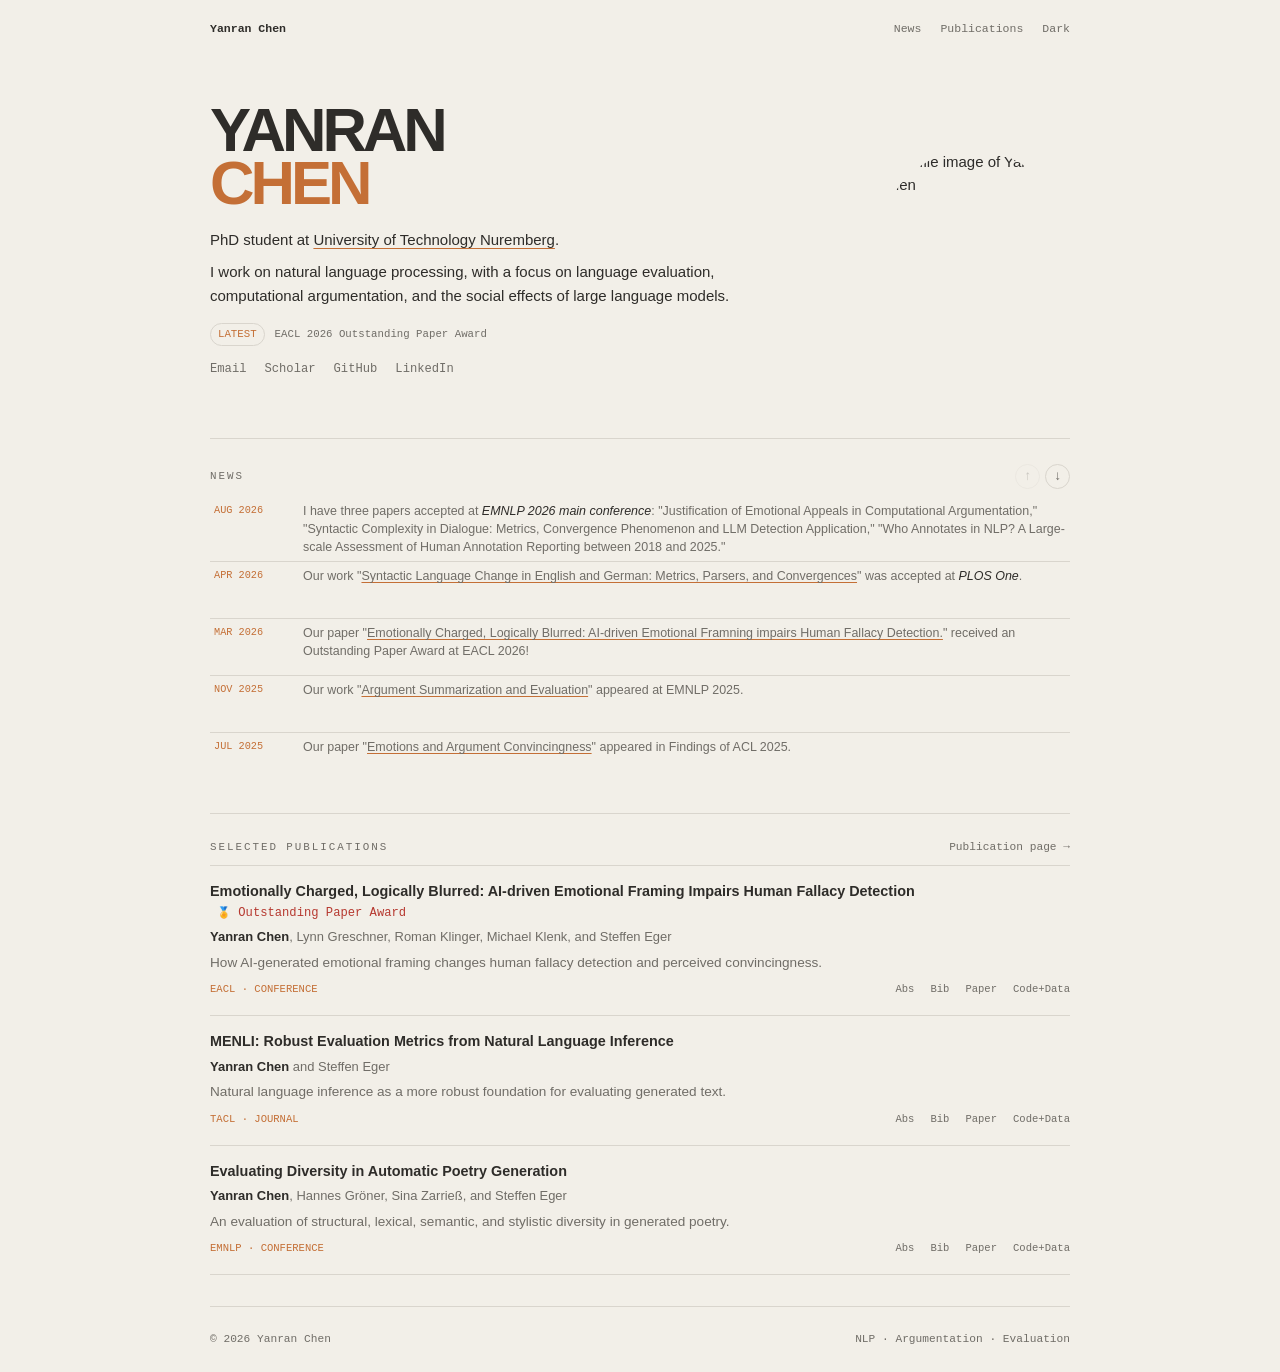
==== index.html @ 5e8381d9 "Build personal academic website" ====
<!doctype html>
<html lang="en">
  <head>
    <meta charset="utf-8" />
    <meta name="viewport" content="width=device-width, initial-scale=1" />
    <meta
      name="description"
      content="Yanran Chen — PhD student and natural language processing researcher at the University of Technology Nuremberg."
    />
    <meta name="theme-color" content="#f2efe8" />
    <title>Yanran Chen</title>
    <link rel="icon" href="favicon.svg" type="image/svg+xml" />
    <link rel="preconnect" href="https://avatars.githubusercontent.com" />
    <link rel="stylesheet" href="styles.css" />
    <script defer src="publications-data.js"></script>
    <script defer src="script.js"></script>
  </head>

  <body>
    <a class="skip-link" href="#main-content">Skip to content</a>

    <header class="site-header">
      <a class="site-name" href="index.html">Yanran Chen</a>
      <nav aria-label="Main navigation">
        <a href="#news">News</a>
        <a href="publications.html">Publications</a>
        <button class="theme-toggle" type="button" aria-label="Switch to dark theme">Dark</button>
      </nav>
    </header>

    <main id="main-content">
      <section class="hero" aria-labelledby="page-title">
        <div class="hero-content">
          <h1 id="page-title"><span>YANRAN</span><span>CHEN</span></h1>

          <div class="bio">
            <p>
              PhD student at
              <a href="https://www.utn.de/en/">University of Technology Nuremberg</a>.
            </p>
            <p>
              I work on natural language processing, with a focus on language evaluation,
              computational argumentation, and the social effects of large language models.
            </p>
          </div>

          <p class="latest-line">
            <span>Latest</span>
            <a href="https://aclanthology.org/2026.eacl-long.316/">EACL 2026 Outstanding Paper Award</a>
          </p>

          <div class="quick-links" aria-label="External profiles">
            <a href="mailto:yanran.chen@utn.de">Email</a>
            <a href="https://scholar.google.com/citations?user=K0iCb00AAAAJ">Scholar</a>
            <a href="https://github.com/cyr19">GitHub</a>
            <a href="https://www.linkedin.com/in/yanran-chen-13b229379/">LinkedIn</a>
          </div>
        </div>

        <img
          class="profile-image"
          src="https://avatars.githubusercontent.com/u/87754318?v=4"
          alt="Profile image of Yanran Chen"
          width="280"
          height="280"
        />
      </section>

      <section class="content-section" id="news">
        <div class="section-header">
          <h2>News</h2>
          <div class="section-actions">
            <div class="slider-controls" aria-label="News slider controls">
              <button class="news-prev" type="button" aria-label="Previous news">↑</button>
              <button class="news-next" type="button" aria-label="Next news">↓</button>
            </div>
          </div>
        </div>

        <div class="news-viewport" tabindex="0" aria-label="Recent news, five items visible">
          <div class="news-track">
            <article class="news-card">
              <time datetime="2026-08">Aug 2026</time>
              <p>I have three papers accepted at <em>EMNLP 2026 main conference</em>: "Justification of Emotional Appeals in Computational Argumentation," "Syntactic Complexity in Dialogue: Metrics, Convergence Phenomenon and
LLM Detection Application," "Who Annotates in NLP? A Large-scale Assessment of Human Annotation Reporting between 2018 and 2025."</p>
            </article>
            <article class="news-card">
              <time datetime="2026-04">Apr 2026</time>
              <p>Our work "<a href="https://journals.plos.org/plosone/article?id=10.1371/journal.pone.0346096">Syntactic Language Change in English and German: Metrics, Parsers, and Convergences</a>" was accepted at <em>PLOS One</em>.</p>
            </article>
            <article class="news-card">
              <time datetime="2026-03">Mar 2026</time>
              <p>Our paper "<a href="https://aclanthology.org/2026.eacl-long.316/">Emotionally Charged, Logically Blurred: AI-driven Emotional Framning impairs Human Fallacy Detection.</a>" received an Outstanding Paper Award at EACL 2026!</p>
            </article>
            <article class="news-card">
              <time datetime="2025-11">Nov 2025</time>
              <p>Our work "<a href="https://aclanthology.org/2025.emnlp-main.123/">Argument Summarization and Evaluation</a>" appeared at EMNLP 2025.</p>
            </article>
            <article class="news-card">
              <time datetime="2025-07">Jul 2025</time>
              <p>Our paper "<a href="https://aclanthology.org/2025.acl-long.456/">Emotions and Argument Convincingness</a>" appeared in Findings of ACL 2025.</p>
            </article>
            <article class="news-card">
              <time datetime="2024-11">Nov 2024</time>
              <p>We presented our study of "<a href="https://aclanthology.org/2024.emnlp-main.123/">Diversity in Automatic Poetry Generation</a>" at EMNLP 2024.</p>
            </article>
            
          </div>
        </div>
      </section>

      <section class="content-section" id="publications">
        <div class="section-header">
          <h2>Selected publications</h2>
          <a href="publications.html">Publication page →</a>
        </div>

        <div class="publication-list">
          <article class="publication-item" data-paper-id="emotion-fallacy">
            <h3>
              Emotionally Charged, Logically Blurred: AI-driven Emotional Framing Impairs Human Fallacy Detection
              <span class="paper-award"><span class="award-medal" aria-hidden="true">🏅</span> Outstanding Paper Award</span>
            </h3>
            <p class="authors"><strong>Yanran Chen</strong>, Lynn Greschner, Roman Klinger, Michael Klenk, and Steffen Eger</p>
            <p class="description">How AI-generated emotional framing changes human fallacy detection and perceived convincingness.</p>
            <div class="publication-footer">
              <span>EACL · Conference</span>
              <div class="publication-actions">
                <button type="button" data-detail="abstract">Abs</button>
                <button type="button" data-detail="bibtex">Bib</button>
                <a href="https://aclanthology.org/2026.eacl-long.316/">Paper</a>
                <a href="https://github.com/NL2G/EMCONA-UTN/tree/main/emotion_fallacy">Code+Data</a>
              </div>
            </div>
          </article>

          <article class="publication-item" data-paper-id="menli">
            <h3>MENLI: Robust Evaluation Metrics from Natural Language Inference</h3>
            <p class="authors"><strong>Yanran Chen</strong> and Steffen Eger</p>
            <p class="description">Natural language inference as a more robust foundation for evaluating generated text.</p>
            <div class="publication-footer">
              <span>TACL · Journal</span>
              <div class="publication-actions">
                <button type="button" data-detail="abstract">Abs</button>
                <button type="button" data-detail="bibtex">Bib</button>
                <a href="https://aclanthology.org/2023.tacl-1.47/">Paper</a>
                <a href="https://github.com/cyr19/MENLI">Code+Data</a>
              </div>
            </div>
          </article>

          <article class="publication-item" data-paper-id="poetry-diversity">
            <h3>Evaluating Diversity in Automatic Poetry Generation</h3>
            <p class="authors"><strong>Yanran Chen</strong>, Hannes Gröner, Sina Zarrieß, and Steffen Eger</p>
            <p class="description">An evaluation of structural, lexical, semantic, and stylistic diversity in generated poetry.</p>
            <div class="publication-footer">
              <span>EMNLP · Conference</span>
              <div class="publication-actions">
                <button type="button" data-detail="abstract">Abs</button>
                <button type="button" data-detail="bibtex">Bib</button>
                <a href="https://aclanthology.org/2024.emnlp-main.1097/">Paper</a>
                <a href="https://github.com/hgroener/diversity_in_poetry_generation">Code+Data</a>
              </div>
            </div>
          </article>
        </div>
      </section>
    </main>

    <footer class="site-footer">
      <span>© <span id="current-year">2026</span> Yanran Chen</span>
      <span>NLP · Argumentation · Evaluation</span>
    </footer>
  </body>
</html>
---- styles.css ----
:root {
  color-scheme: light;
  --bg: #f2efe8;
  --text: #2e2c29;
  --muted: #706d67;
  --accent: #c46f36;
  --line: #d9d5cd;
  --max-width: 860px;
  --sans: Inter, "Helvetica Neue", Arial, sans-serif;
  --mono: "SFMono-Regular", Consolas, "Liberation Mono", monospace;
}

[data-theme="dark"] {
  color-scheme: dark;
  --bg: #1e211f;
  --text: #e9e5dd;
  --muted: #aaa69e;
  --accent: #e29a66;
  --line: #373b38;
}

*,
*::before,
*::after {
  box-sizing: border-box;
}

html {
  scroll-behavior: smooth;
}

body {
  margin: 0;
  background: var(--bg);
  color: var(--text);
  font-family: var(--sans);
  font-size: 15px;
  line-height: 1.58;
  transition: background-color 160ms ease, color 160ms ease;
}

a {
  color: inherit;
  text-decoration-color: var(--accent);
  text-underline-offset: 0.2em;
}

a:hover {
  color: var(--accent);
}

button,
a {
  -webkit-tap-highlight-color: transparent;
}

button:focus-visible,
a:focus-visible {
  outline: 2px solid var(--accent);
  outline-offset: 4px;
}

.skip-link {
  position: fixed;
  top: 10px;
  left: 10px;
  z-index: 10;
  transform: translateY(-160%);
  padding: 7px 10px;
  background: var(--text);
  color: var(--bg);
}

.skip-link:focus {
  transform: translateY(0);
}

.site-header,
main,
.site-footer {
  width: min(calc(100% - 40px), var(--max-width));
  margin-inline: auto;
}

.site-header {
  min-height: 58px;
  display: flex;
  align-items: center;
  justify-content: space-between;
  gap: 18px;
  font-family: var(--mono);
  font-size: 0.72rem;
}

.site-name,
.site-header nav a {
  text-decoration: none;
}

.site-name {
  font-weight: 600;
}

.site-header nav {
  display: flex;
  align-items: center;
  gap: 19px;
}

.site-header nav a,
.theme-toggle {
  color: var(--muted);
}

.site-header nav a:hover,
.site-header nav a.active,
.theme-toggle:hover {
  color: var(--text);
}

.theme-toggle {
  padding: 0;
  border: 0;
  background: transparent;
  font: inherit;
  cursor: pointer;
}

.hero {
  min-height: 380px;
  display: grid;
  grid-template-columns: minmax(0, 1fr) 190px;
  align-items: center;
  gap: clamp(36px, 7vw, 58px);
  padding: 30px 0 42px;
}

.hero h1 {
  margin: 0 0 18px;
  font-size: clamp(2.6rem, 6vw, 3.85rem);
  font-weight: 800;
  letter-spacing: -0.065em;
  line-height: 0.86;
}

.hero h1 span {
  display: block;
}

.hero h1 span:last-child {
  color: var(--accent);
}

.bio {
  max-width: 530px;
}

.bio p {
  margin: 0 0 8px;
}

.latest-line {
  display: flex;
  align-items: center;
  flex-wrap: wrap;
  gap: 10px;
  margin: 16px 0 0;
  font-family: var(--mono);
  font-size: 0.67rem;
}

.latest-line span {
  padding: 2px 7px;
  border: 1px solid var(--line);
  border-radius: 999px;
  color: var(--accent);
  text-transform: uppercase;
}

.latest-line a {
  color: var(--muted);
  text-decoration: none;
}

.profile-image {
  width: 185px;
  height: 185px;
  border-radius: 50%;
  object-fit: cover;
  filter: saturate(0.8);
}

.quick-links {
  display: flex;
  flex-wrap: wrap;
  gap: 8px 18px;
  margin-top: 14px;
  font-family: var(--mono);
  font-size: 0.76rem;
}

.quick-links a {
  color: var(--muted);
  text-decoration: none;
}

.quick-links a:hover {
  color: var(--accent);
}

.content-section {
  padding: 25px 0 31px;
  border-top: 1px solid var(--line);
}

.content-section h2,
.year-group > h2 {
  margin: 0;
  color: var(--muted);
  font-family: var(--mono);
  font-size: 0.68rem;
  font-weight: 500;
  letter-spacing: 0.18em;
  text-transform: uppercase;
}

.section-header {
  display: flex;
  align-items: center;
  justify-content: space-between;
  gap: 14px;
  margin-bottom: 8px;
}

.section-header > a,
.section-actions > a {
  color: var(--muted);
  font-family: var(--mono);
  font-size: 0.7rem;
  text-decoration: none;
}

.section-actions,
.slider-controls {
  display: flex;
  align-items: center;
}

.section-actions {
  gap: 18px;
}

.slider-controls {
  gap: 5px;
}

.slider-controls button {
  width: 25px;
  height: 25px;
  padding: 0;
  border: 1px solid var(--line);
  border-radius: 50%;
  background: transparent;
  color: var(--muted);
  cursor: pointer;
  font-family: var(--mono);
  line-height: 1;
}

.slider-controls button:hover:not(:disabled) {
  border-color: var(--accent);
  color: var(--accent);
}

.slider-controls button:disabled {
  cursor: default;
  opacity: 0.3;
}

.news-viewport {
  --news-row-height: 57px;
  height: calc(var(--news-row-height) * 5);
  overflow-x: hidden;
  overflow-y: auto;
  scrollbar-width: none;
  scroll-behavior: smooth;
  scroll-snap-type: y mandatory;
}

.news-viewport::-webkit-scrollbar {
  display: none;
}

.news-track {
  border-top: 1px solid var(--line);
}

.news-card {
  min-height: var(--news-row-height);
  display: grid;
  grid-template-columns: 76px minmax(0, 1fr);
  align-items: start;
  gap: 13px;
  padding: 5px 4px;
  border-bottom: 1px solid var(--line);
  scroll-snap-align: start;
}

.news-card time,
.news-entry time {
  color: var(--accent);
  font-family: var(--mono);
  font-size: 0.64rem;
  text-transform: uppercase;
}

.news-card p {
  margin: 0;
  color: var(--muted);
  font-size: 0.78rem;
  line-height: 1.45;
  white-space: normal;
}

.news-card em {
  color: var(--text);
}

.publication-list,
.publication-archive {
  border-top: 1px solid var(--line);
}

.publication-item {
  padding: 15px 0 17px;
  border-bottom: 1px solid var(--line);
}

.publication-item h3 {
  max-width: 780px;
  margin: 0 0 5px;
  font-size: 0.9rem;
  font-weight: 650;
  line-height: 1.45;
}

.paper-award {
  display: inline-block;
  margin-left: 7px;
  color: #b6382f;
  font-family: "Iosevka Charon", var(--mono);
  font-size: 0.76rem;
  font-weight: 300;
  letter-spacing: normal;
  line-height: 1.5;
  vertical-align: 0.08em;
  white-space: nowrap;
}

.award-medal {
  font-family: "Apple Color Emoji", "Segoe UI Emoji", "Noto Color Emoji", sans-serif;
  font-size: 0.9em;
}

.authors,
.description {
  margin: 0;
}

.authors {
  color: var(--muted);
  font-size: 0.81rem;
}

.authors strong {
  color: var(--text);
}

.description {
  max-width: 760px;
  margin-top: 4px;
  color: var(--muted);
  font-size: 0.85rem;
}

.publication-footer {
  display: flex;
  align-items: center;
  justify-content: space-between;
  gap: 18px;
  margin-top: 8px;
  font-family: var(--mono);
  font-size: 0.66rem;
}

.publication-footer > span {
  color: var(--accent);
  text-transform: uppercase;
}

.publication-actions {
  display: flex;
  align-items: center;
  flex-wrap: wrap;
  gap: 16px;
}

.publication-actions a,
.publication-actions button,
.publication-action-unavailable {
  color: var(--muted);
  font: inherit;
  text-decoration: none;
}

.publication-action-unavailable {
  cursor: default;
  opacity: 0.42;
}

.publication-actions button {
  padding: 0;
  border: 0;
  background: transparent;
  cursor: pointer;
}

.publication-actions a:hover,
.publication-actions button:hover {
  color: var(--accent);
}

.publication-dialog {
  width: min(calc(100% - 32px), 720px);
  max-height: min(82vh, 720px);
  padding: 0;
  border: 1px solid var(--line);
  background: var(--bg);
  box-shadow: 0 18px 55px rgb(25 22 18 / 25%);
  color: var(--text);
}

.publication-dialog::backdrop {
  background: rgb(25 22 18 / 48%);
  backdrop-filter: blur(2px);
}

.publication-dialog-header {
  display: flex;
  align-items: flex-start;
  justify-content: space-between;
  gap: 24px;
  padding: 20px 22px 16px;
  border-bottom: 1px solid var(--line);
}

.publication-dialog-label {
  display: block;
  margin-bottom: 5px;
  color: var(--accent);
  font-family: var(--mono);
  font-size: 0.62rem;
  letter-spacing: 0.1em;
  text-transform: uppercase;
}

.publication-dialog h2 {
  margin: 0;
  font-size: 1rem;
  line-height: 1.42;
}

.publication-dialog-close {
  flex: 0 0 auto;
  width: 27px;
  height: 27px;
  padding: 0;
  border: 1px solid var(--line);
  background: transparent;
  color: var(--muted);
  cursor: pointer;
  font-size: 1rem;
  line-height: 1;
}

.publication-dialog-close:hover {
  border-color: var(--accent);
  color: var(--accent);
}

.publication-dialog-content {
  overflow: auto;
  max-height: calc(82vh - 104px);
  padding: 20px 22px 23px;
}

.publication-dialog-content p {
  margin: 0;
  color: var(--muted);
  font-size: 0.88rem;
  line-height: 1.65;
}

.publication-dialog-content pre {
  overflow: auto;
  margin: 0;
  padding: 15px;
  border: 1px solid var(--line);
  background: color-mix(in srgb, var(--text) 4%, transparent);
  font-family: var(--mono);
  font-size: 0.7rem;
  line-height: 1.55;
  white-space: pre-wrap;
  word-break: break-word;
}

.inner-page {
  padding-top: 30px;
}

.page-intro {
  max-width: 680px;
  padding: 18px 0 34px;
}

.back-link {
  color: var(--muted);
  font-family: var(--mono);
  font-size: 0.7rem;
  text-decoration: none;
}

.page-intro h1 {
  margin: 12px 0 6px;
  font-size: clamp(2.5rem, 7vw, 3.8rem);
  letter-spacing: -0.055em;
  line-height: 1;
}

.page-intro p {
  margin: 0;
  color: var(--muted);
}

.publication-intro {
  padding-bottom: 24px;
}

.publication-filter-panel {
  display: grid;
  grid-template-columns: repeat(4, minmax(0, 1fr)) auto;
  align-items: end;
  gap: 7px;
  padding: 10px 0;
  border-top: 1px solid var(--line);
  border-bottom: 1px solid var(--line);
}

.filter-group {
  display: grid;
  gap: 3px;
  min-width: 0;
}

.filter-label,
#publication-result-count {
  color: var(--muted);
  font-family: var(--mono);
  font-size: 0.62rem;
  letter-spacing: 0.08em;
  text-transform: uppercase;
}

.filter-menu {
  position: relative;
  min-width: 0;
}

.filter-menu summary,
.publication-filter-panel button {
  height: 31px;
  border: 1px solid var(--line);
  border-radius: 0;
  background: var(--bg);
  color: var(--text);
  font-family: var(--mono);
  font-size: 0.68rem;
}

.filter-menu summary {
  position: relative;
  display: flex;
  align-items: center;
  overflow: hidden;
  padding: 0 27px 0 8px;
  cursor: pointer;
  list-style: none;
  text-overflow: ellipsis;
  white-space: nowrap;
}

.filter-menu summary::-webkit-details-marker {
  display: none;
}

.filter-menu summary::after {
  position: absolute;
  right: 9px;
  content: "⌄";
  transition: transform 120ms ease;
}

.filter-menu[open] summary::after {
  transform: rotate(180deg);
}

.filter-options {
  position: absolute;
  z-index: 20;
  top: calc(100% + 4px);
  left: 0;
  width: max(100%, 210px);
  max-height: 245px;
  overflow-y: auto;
  padding: 5px;
  border: 1px solid var(--line);
  background: var(--bg);
  box-shadow: 0 9px 24px rgb(40 35 29 / 12%);
}

.filter-options label {
  display: flex;
  align-items: flex-start;
  gap: 7px;
  padding: 5px 6px;
  color: var(--text);
  cursor: pointer;
  font-family: var(--mono);
  font-size: 0.66rem;
  line-height: 1.35;
}

.filter-options label:hover {
  background: color-mix(in srgb, var(--accent) 9%, transparent);
}

.filter-options input {
  flex: 0 0 auto;
  margin: 1px 0 0;
  accent-color: var(--accent);
}

.publication-filter-panel button {
  padding: 0 11px;
  cursor: pointer;
}

.publication-filter-panel button:hover {
  border-color: var(--accent);
  color: var(--accent);
}

#publication-result-count {
  grid-column: 1 / -1;
  margin: 2px 0 0;
  color: var(--accent);
}

.publication-archive {
  margin-bottom: 50px;
}

.news-archive {
  margin-bottom: 50px;
  border-top: 1px solid var(--line);
}

.news-entry {
  display: grid;
  grid-template-columns: 105px minmax(0, 1fr);
  gap: 28px;
  padding: 21px 0 23px;
  border-bottom: 1px solid var(--line);
}

.news-entry time {
  padding-top: 4px;
}

.news-entry h2 {
  margin: 0 0 5px;
  font-size: 0.98rem;
  line-height: 1.4;
}

.news-entry p {
  max-width: 680px;
  margin: 0;
  color: var(--muted);
  font-size: 0.85rem;
}

.year-group {
  display: grid;
  grid-template-columns: 66px minmax(0, 1fr);
  gap: 18px;
}

.year-group > h2 {
  padding-top: 18px;
  color: var(--accent);
}

.year-group .publication-item {
  grid-column: 2;
  width: 100%;
}

.site-footer {
  min-height: 66px;
  display: flex;
  align-items: center;
  justify-content: space-between;
  gap: 24px;
  border-top: 1px solid var(--line);
  color: var(--muted);
  font-family: var(--mono);
  font-size: 0.7rem;
}

.site-footer a {
  color: var(--muted);
  text-decoration: none;
}

@media (max-width: 720px) {
  .site-header {
    min-height: 56px;
  }

  .site-header nav {
    gap: 14px;
  }

  .hero {
    min-height: auto;
    grid-template-columns: 1fr;
    gap: 23px;
    padding: 27px 0 36px;
  }

  .profile-image {
    grid-row: 1;
    width: 145px;
    height: 145px;
  }

  .hero h1 {
    font-size: clamp(2.5rem, 14vw, 3.35rem);
  }

  .publication-footer {
    align-items: flex-start;
    flex-direction: column;
    gap: 10px;
  }

  .publication-filter-panel {
    grid-template-columns: repeat(2, minmax(0, 1fr));
  }

  .publication-filter-panel button {
    align-self: end;
  }

  .year-group {
    grid-template-columns: 1fr;
    gap: 0;
  }

  .year-group > h2,
  .year-group .publication-item {
    grid-column: 1;
  }

  .year-group > h2 {
    padding-top: 30px;
  }

  .news-entry {
    grid-template-columns: 90px minmax(0, 1fr);
    gap: 20px;
  }

  .news-viewport {
    --news-row-height: 78px;
  }

}

@media (max-width: 470px) {
  .site-header,
  main,
  .site-footer {
    width: min(calc(100% - 28px), var(--max-width));
  }

  .site-header {
    align-items: flex-start;
    flex-direction: column;
    justify-content: center;
    gap: 5px;
    padding: 14px 0;
  }

  .site-header nav {
    width: 100%;
    justify-content: space-between;
  }

  .section-header {
    align-items: flex-start;
  }

  .section-actions {
    gap: 10px;
  }

  .publication-filter-panel {
    grid-template-columns: 1fr;
  }

  .filter-options {
    width: 100%;
  }

  #publication-result-count {
    grid-column: 1;
  }

  .news-entry {
    grid-template-columns: 1fr;
    gap: 4px;
  }

  .news-viewport {
    --news-row-height: 96px;
  }
}

@media (prefers-reduced-motion: reduce) {
  html {
    scroll-behavior: auto;
  }

  * {
    transition-duration: 0.01ms !important;
  }
}
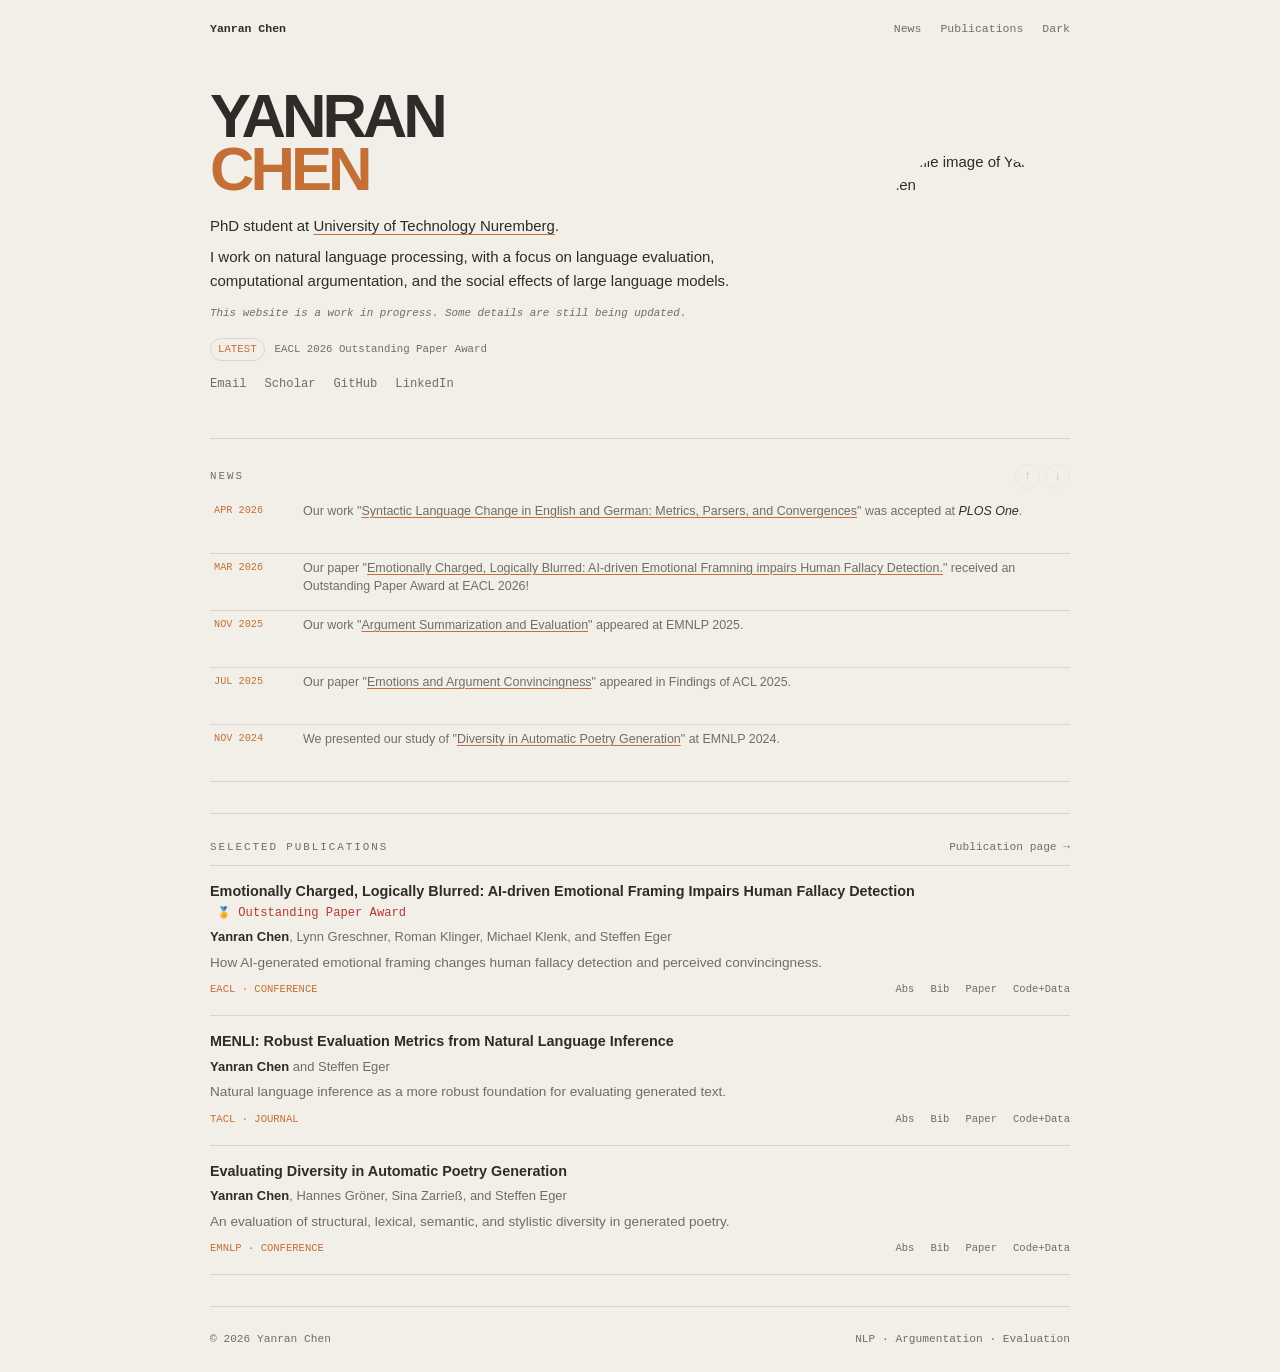
==== commit 9db6f9a6: "Add work-in-progress notice and remove draft news" ====
--- a/index.html
+++ b/index.html
@@ -44,6 +44,8 @@
             </p>
           </div>
 
+          <p class="site-notice">This website is a work in progress. Some details are still being updated.</p>
+
           <p class="latest-line">
             <span>Latest</span>
             <a href="https://aclanthology.org/2026.eacl-long.316/">EACL 2026 Outstanding Paper Award</a>
@@ -79,11 +81,6 @@
 
         <div class="news-viewport" tabindex="0" aria-label="Recent news, five items visible">
           <div class="news-track">
-            <article class="news-card">
-              <time datetime="2026-08">Aug 2026</time>
-              <p>I have three papers accepted at <em>EMNLP 2026 main conference</em>: "Justification of Emotional Appeals in Computational Argumentation," "Syntactic Complexity in Dialogue: Metrics, Convergence Phenomenon and
-LLM Detection Application," "Who Annotates in NLP? A Large-scale Assessment of Human Annotation Reporting between 2018 and 2025."</p>
-            </article>
             <article class="news-card">
               <time datetime="2026-04">Apr 2026</time>
               <p>Our work "<a href="https://journals.plos.org/plosone/article?id=10.1371/journal.pone.0346096">Syntactic Language Change in English and German: Metrics, Parsers, and Convergences</a>" was accepted at <em>PLOS One</em>.</p>
--- a/styles.css
+++ b/styles.css
@@ -157,6 +157,14 @@
 
 .bio p {
   margin: 0 0 8px;
+}
+
+.site-notice {
+  margin: 12px 0 0;
+  color: var(--muted);
+  font-family: var(--mono);
+  font-size: 0.68rem;
+  font-style: italic;
 }
 
 .latest-line {
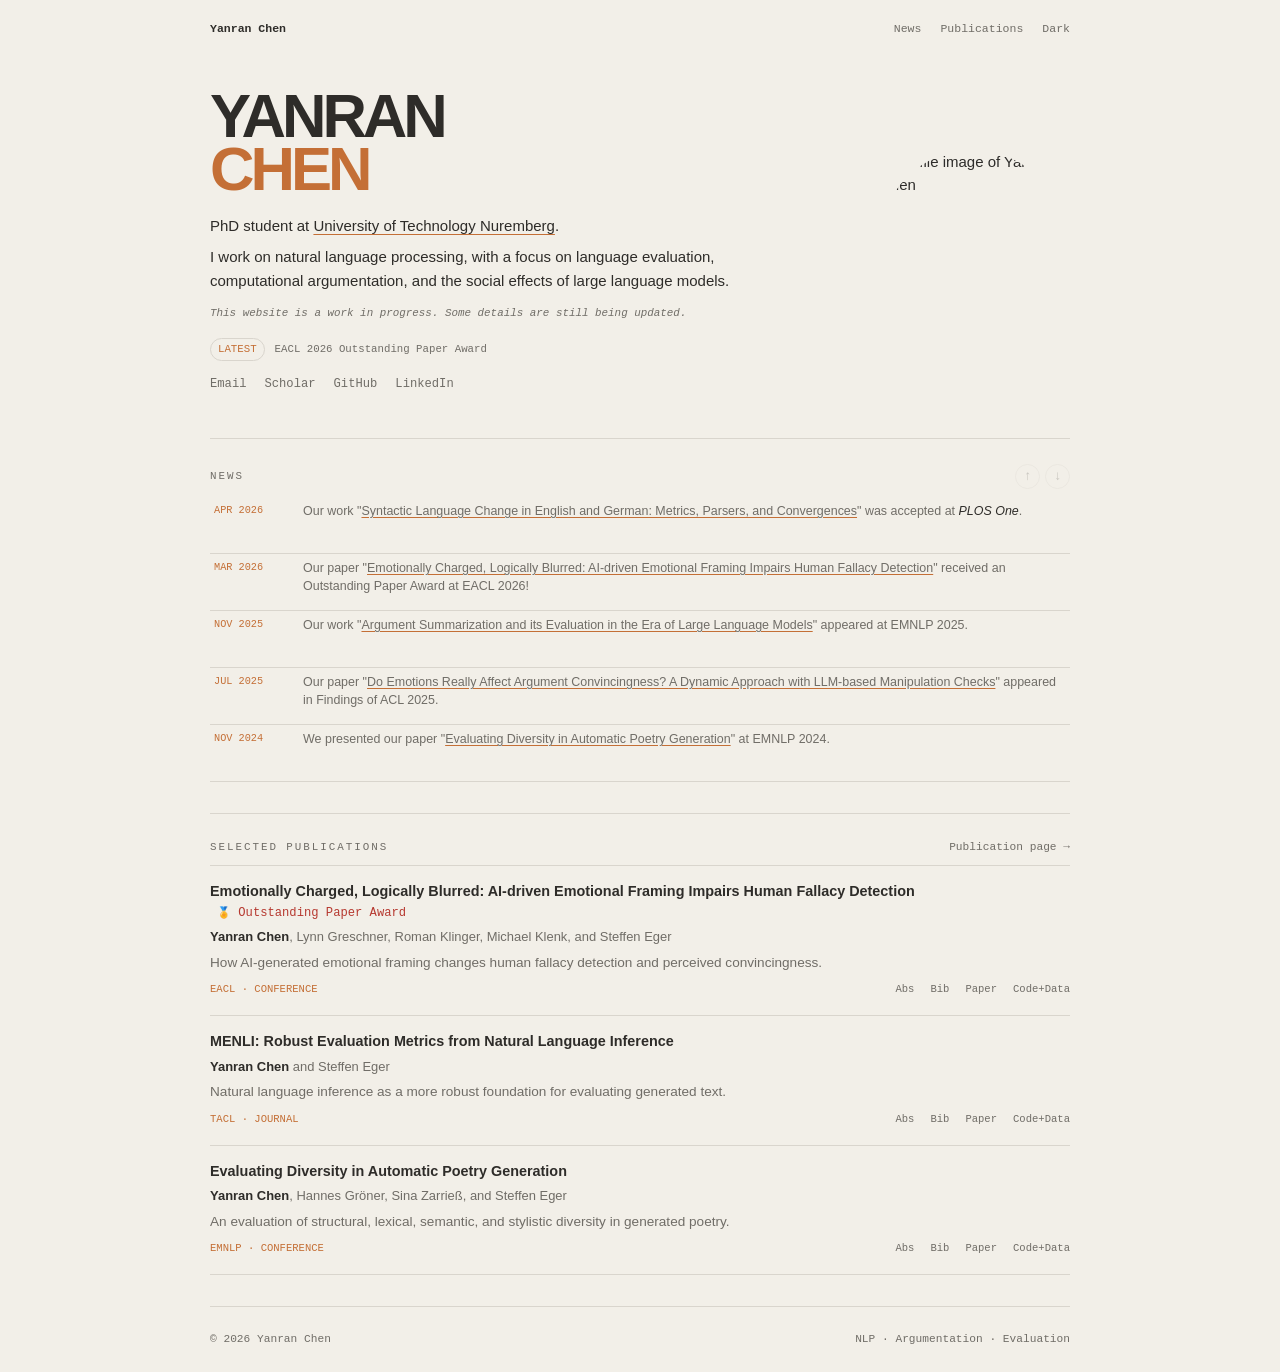
==== commit fd2d401d: "Use full linked paper titles in news" ====
--- a/index.html
+++ b/index.html
@@ -87,21 +87,20 @@
             </article>
             <article class="news-card">
               <time datetime="2026-03">Mar 2026</time>
-              <p>Our paper "<a href="https://aclanthology.org/2026.eacl-long.316/">Emotionally Charged, Logically Blurred: AI-driven Emotional Framning impairs Human Fallacy Detection.</a>" received an Outstanding Paper Award at EACL 2026!</p>
+              <p>Our paper "<a href="https://aclanthology.org/2026.eacl-long.316/">Emotionally Charged, Logically Blurred: AI-driven Emotional Framing Impairs Human Fallacy Detection</a>" received an Outstanding Paper Award at EACL 2026!</p>
             </article>
             <article class="news-card">
               <time datetime="2025-11">Nov 2025</time>
-              <p>Our work "<a href="https://aclanthology.org/2025.emnlp-main.123/">Argument Summarization and Evaluation</a>" appeared at EMNLP 2025.</p>
+              <p>Our work "<a href="https://aclanthology.org/2025.emnlp-main.1797/">Argument Summarization and its Evaluation in the Era of Large Language Models</a>" appeared at EMNLP 2025.</p>
             </article>
             <article class="news-card">
               <time datetime="2025-07">Jul 2025</time>
-              <p>Our paper "<a href="https://aclanthology.org/2025.acl-long.456/">Emotions and Argument Convincingness</a>" appeared in Findings of ACL 2025.</p>
+              <p>Our paper "<a href="https://aclanthology.org/2025.findings-acl.1250/">Do Emotions Really Affect Argument Convincingness? A Dynamic Approach with LLM-based Manipulation Checks</a>" appeared in Findings of ACL 2025.</p>
             </article>
             <article class="news-card">
               <time datetime="2024-11">Nov 2024</time>
-              <p>We presented our study of "<a href="https://aclanthology.org/2024.emnlp-main.123/">Diversity in Automatic Poetry Generation</a>" at EMNLP 2024.</p>
+              <p>We presented our paper "<a href="https://aclanthology.org/2024.emnlp-main.1097/">Evaluating Diversity in Automatic Poetry Generation</a>" at EMNLP 2024.</p>
             </article>
-            
           </div>
         </div>
       </section>
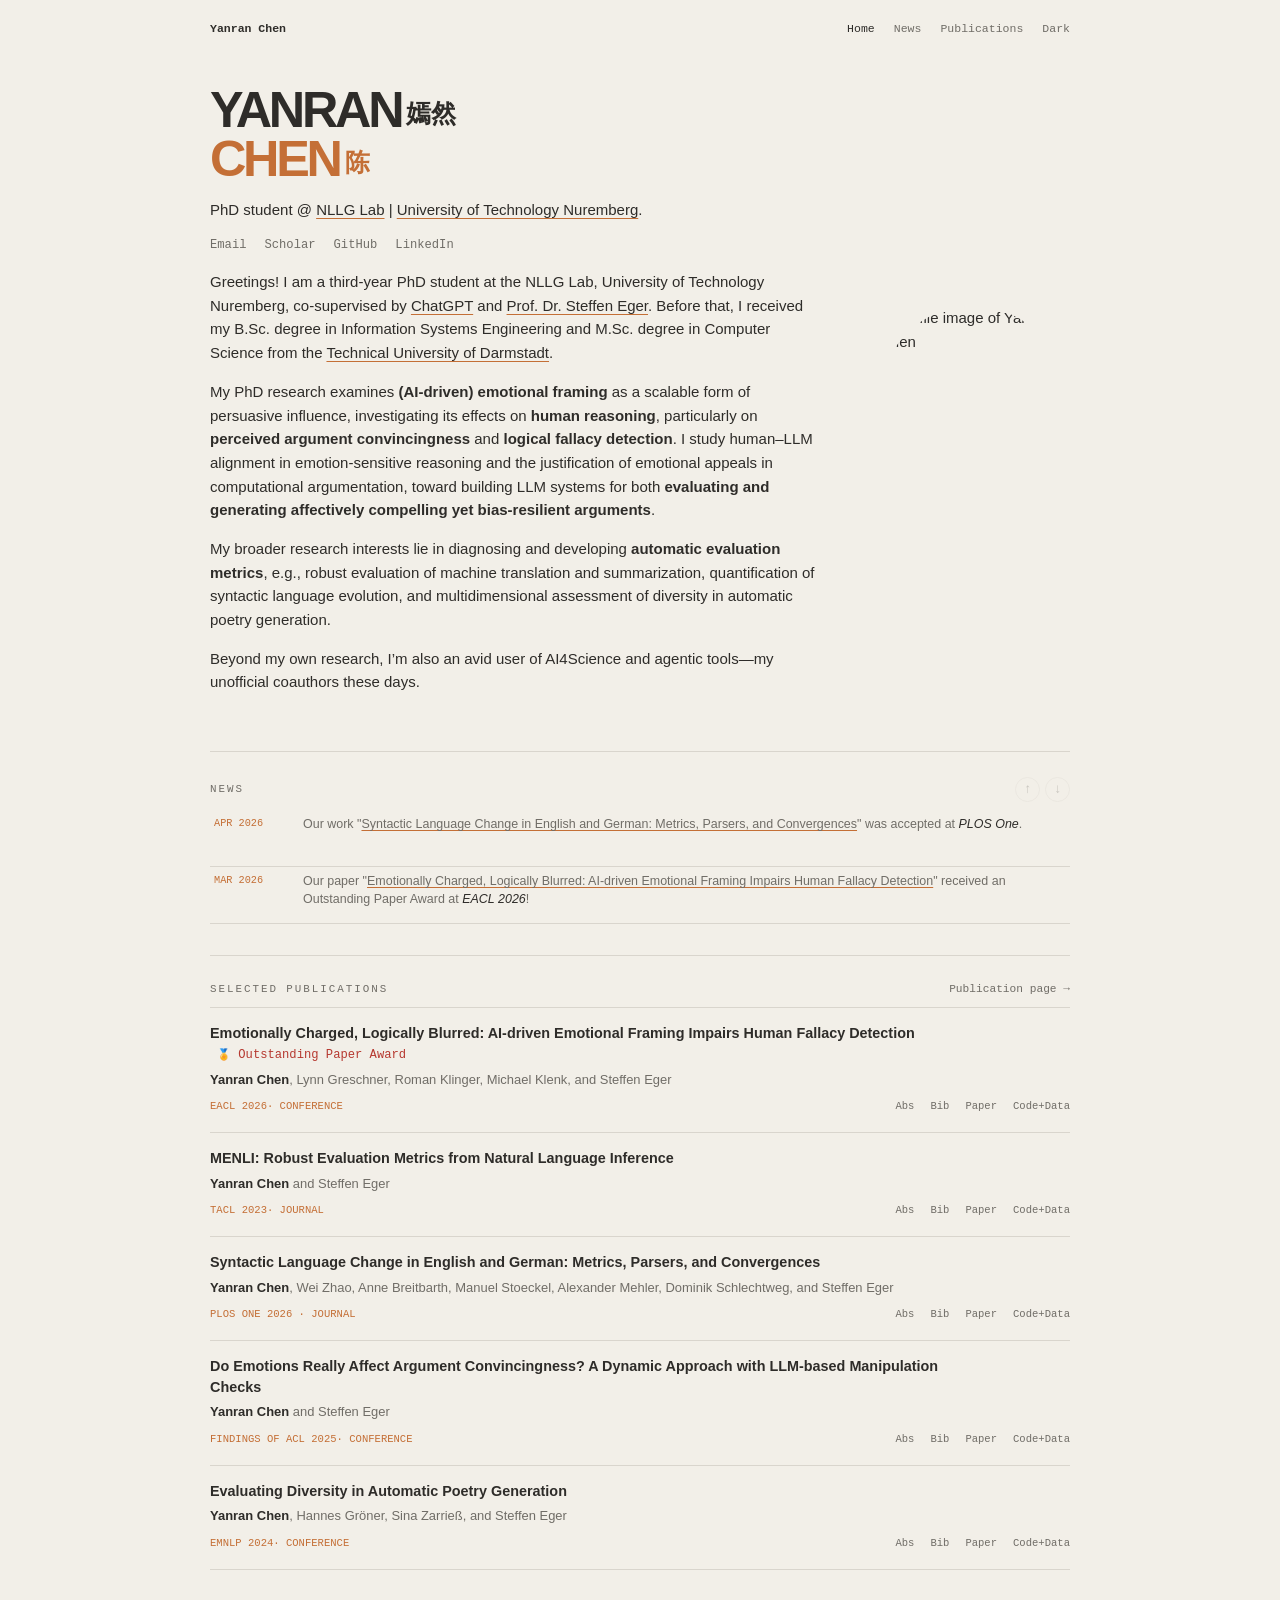
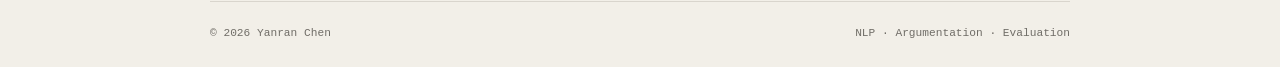
==== commit 2da9bffe: "update" ====
--- a/index.html
+++ b/index.html
@@ -22,6 +22,7 @@
     <header class="site-header">
       <a class="site-name" href="index.html">Yanran Chen</a>
       <nav aria-label="Main navigation">
+        <a class="active" href="index.html" aria-current="page">Home</a>
         <a href="#news">News</a>
         <a href="publications.html">Publications</a>
         <button class="theme-toggle" type="button" aria-label="Switch to dark theme">Dark</button>
@@ -31,32 +32,56 @@
     <main id="main-content">
       <section class="hero" aria-labelledby="page-title">
         <div class="hero-content">
-          <h1 id="page-title"><span>YANRAN</span><span>CHEN</span></h1>
+          <h1 id="page-title">
+            <span><span class="name-english">YANRAN</span><span class="name-chinese" lang="zh">嫣然</span></span>
+            <span><span class="name-english">CHEN</span><span class="name-chinese" lang="zh">陈</span></span>
+          </h1>
 
           <div class="bio">
             <p>
-              PhD student at
-              <a href="https://www.utn.de/en/">University of Technology Nuremberg</a>.
+              PhD student @
+              <a href="https://nl2g.github.io/">NLLG Lab</a> |
+              <a href="https://www.utn.de/en/departments/department-computer-science-artificial-intelligence/nllg/">University of Technology Nuremberg</a>.
             </p>
-            <p>
-              I work on natural language processing, with a focus on language evaluation,
-              computational argumentation, and the social effects of large language models.
-            </p>
-          </div>
-
-          <p class="site-notice">This website is a work in progress. Some details are still being updated.</p>
-
-          <p class="latest-line">
-            <span>Latest</span>
-            <a href="https://aclanthology.org/2026.eacl-long.316/">EACL 2026 Outstanding Paper Award</a>
+
+            <div class="quick-links" aria-label="External profiles">
+              <a href="mailto:yanran.chen@utn.de">Email</a>
+              <a href="https://scholar.google.com/citations?user=K0iCb00AAAAJ">Scholar</a>
+              <a href="https://github.com/cyr19">GitHub</a>
+              <a href="https://www.linkedin.com/in/yanran-chen-13b229379/">LinkedIn</a>
+            </div>
+
+
+          </div>
+
+          <div class="intro">
+          <p>
+              Greetings!
+
+              I am a third-year PhD student at the NLLG Lab, University of Technology Nuremberg, co-supervised by <a href="https://chatgpt.com/">ChatGPT</a> and <a href="https://www.utn.de/person/prof-dr-steffen-eger/">Prof. Dr. Steffen Eger</a>.
+              Before that, I received my B.Sc. degree in Information Systems Engineering and M.Sc. degree in Computer Science from the <a href="https://www.tu-darmstadt.de/">Technical University of Darmstadt</a>.
+
           </p>
 
-          <div class="quick-links" aria-label="External profiles">
-            <a href="mailto:yanran.chen@utn.de">Email</a>
-            <a href="https://scholar.google.com/citations?user=K0iCb00AAAAJ">Scholar</a>
-            <a href="https://github.com/cyr19">GitHub</a>
-            <a href="https://www.linkedin.com/in/yanran-chen-13b229379/">LinkedIn</a>
-          </div>
+          <p>
+          My PhD research examines <strong>(AI-driven) emotional framing</strong> as a scalable form of persuasive influence, investigating its effects on <strong>human reasoning</strong>, particularly on <strong>perceived argument convincingness</strong> and <strong>logical fallacy detection</strong>. I study human–LLM alignment in emotion-sensitive reasoning and the justification of emotional appeals in computational argumentation, toward building LLM systems for both <strong>evaluating and generating affectively compelling yet bias-resilient arguments</strong>.
+          </p>
+
+          <p>
+          My broader research interests lie in diagnosing and developing <strong>automatic evaluation metrics</strong>, e.g., robust evaluation of machine translation and summarization, quantification of syntactic language evolution, and multidimensional assessment of diversity in automatic poetry generation.
+        </p>
+
+        <p>
+          Beyond my own research, I’m also an avid user of AI4Science and agentic tools—my unofficial coauthors these days.
+        </p>
+
+          </div>
+
+          <!-- <p class="site-notice">This website is a work in progress. Some details are still being updated.</p> -->
+
+
+
+
         </div>
 
         <img
@@ -87,19 +112,7 @@
             </article>
             <article class="news-card">
               <time datetime="2026-03">Mar 2026</time>
-              <p>Our paper "<a href="https://aclanthology.org/2026.eacl-long.316/">Emotionally Charged, Logically Blurred: AI-driven Emotional Framing Impairs Human Fallacy Detection</a>" received an Outstanding Paper Award at EACL 2026!</p>
-            </article>
-            <article class="news-card">
-              <time datetime="2025-11">Nov 2025</time>
-              <p>Our work "<a href="https://aclanthology.org/2025.emnlp-main.1797/">Argument Summarization and its Evaluation in the Era of Large Language Models</a>" appeared at EMNLP 2025.</p>
-            </article>
-            <article class="news-card">
-              <time datetime="2025-07">Jul 2025</time>
-              <p>Our paper "<a href="https://aclanthology.org/2025.findings-acl.1250/">Do Emotions Really Affect Argument Convincingness? A Dynamic Approach with LLM-based Manipulation Checks</a>" appeared in Findings of ACL 2025.</p>
-            </article>
-            <article class="news-card">
-              <time datetime="2024-11">Nov 2024</time>
-              <p>We presented our paper "<a href="https://aclanthology.org/2024.emnlp-main.1097/">Evaluating Diversity in Automatic Poetry Generation</a>" at EMNLP 2024.</p>
+              <p>Our paper "<a href="https://aclanthology.org/2026.eacl-long.316/">Emotionally Charged, Logically Blurred: AI-driven Emotional Framing Impairs Human Fallacy Detection</a>" received an Outstanding Paper Award at <em>EACL 2026</em>!</p>
             </article>
           </div>
         </div>
@@ -118,9 +131,8 @@
               <span class="paper-award"><span class="award-medal" aria-hidden="true">🏅</span> Outstanding Paper Award</span>
             </h3>
             <p class="authors"><strong>Yanran Chen</strong>, Lynn Greschner, Roman Klinger, Michael Klenk, and Steffen Eger</p>
-            <p class="description">How AI-generated emotional framing changes human fallacy detection and perceived convincingness.</p>
-            <div class="publication-footer">
-              <span>EACL · Conference</span>
+            <div class="publication-footer">
+              <span>EACL 2026· Conference</span>
               <div class="publication-actions">
                 <button type="button" data-detail="abstract">Abs</button>
                 <button type="button" data-detail="bibtex">Bib</button>
@@ -133,14 +145,41 @@
           <article class="publication-item" data-paper-id="menli">
             <h3>MENLI: Robust Evaluation Metrics from Natural Language Inference</h3>
             <p class="authors"><strong>Yanran Chen</strong> and Steffen Eger</p>
-            <p class="description">Natural language inference as a more robust foundation for evaluating generated text.</p>
-            <div class="publication-footer">
-              <span>TACL · Journal</span>
+            <div class="publication-footer">
+              <span>TACL 2023· Journal</span>
               <div class="publication-actions">
                 <button type="button" data-detail="abstract">Abs</button>
                 <button type="button" data-detail="bibtex">Bib</button>
                 <a href="https://aclanthology.org/2023.tacl-1.47/">Paper</a>
                 <a href="https://github.com/cyr19/MENLI">Code+Data</a>
+              </div>
+            </div>
+          </article>
+
+          <article class="publication-item" data-paper-id="syntax-change" data-type="journal" data-venue="plos-one" data-year="2026" data-authorship="first">
+            <h3>Syntactic Language Change in English and German: Metrics, Parsers, and Convergences</h3>
+            <p class="authors"><strong>Yanran Chen</strong>, Wei Zhao, Anne Breitbarth, Manuel Stoeckel, Alexander Mehler, Dominik Schlechtweg, and Steffen Eger</p>
+            <div class="publication-footer">
+              <span>PLOS One 2026 · Journal</span>
+              <div class="publication-actions">
+                <button type="button" data-detail="abstract">Abs</button>
+                <button type="button" data-detail="bibtex">Bib</button>
+                <a href="https://journals.plos.org/plosone/article?id=10.1371/journal.pone.0346096">Paper</a>
+                <a href="https://github.com/cyr19/syntaxchange">Code+Data</a>
+              </div>
+            </div>
+          </article>
+
+          <article class="publication-item" data-paper-id="emotion-convincingness" data-type="conference" data-venue="findings-acl" data-year="2025" data-authorship="first">
+            <h3>Do Emotions Really Affect Argument Convincingness? A Dynamic Approach with LLM-based Manipulation Checks</h3>
+            <p class="authors"><strong>Yanran Chen</strong> and Steffen Eger</p>
+            <div class="publication-footer">
+              <span>Findings of ACL 2025· Conference</span>
+              <div class="publication-actions">
+                <button type="button" data-detail="abstract">Abs</button>
+                <button type="button" data-detail="bibtex">Bib</button>
+                <a href="https://aclanthology.org/2025.findings-acl.1250/">Paper</a>
+                <a href="https://github.com/NL2G/EMCONA-UTN/tree/main/llm_manipulation_check">Code+Data</a>
               </div>
             </div>
           </article>
@@ -148,9 +187,8 @@
           <article class="publication-item" data-paper-id="poetry-diversity">
             <h3>Evaluating Diversity in Automatic Poetry Generation</h3>
             <p class="authors"><strong>Yanran Chen</strong>, Hannes Gröner, Sina Zarrieß, and Steffen Eger</p>
-            <p class="description">An evaluation of structural, lexical, semantic, and stylistic diversity in generated poetry.</p>
-            <div class="publication-footer">
-              <span>EMNLP · Conference</span>
+            <div class="publication-footer">
+              <span>EMNLP 2024· Conference</span>
               <div class="publication-actions">
                 <button type="button" data-detail="abstract">Abs</button>
                 <button type="button" data-detail="bibtex">Bib</button>
@@ -159,6 +197,10 @@
               </div>
             </div>
           </article>
+
+
+
+
         </div>
       </section>
     </main>
--- a/styles.css
+++ b/styles.css
@@ -137,18 +137,31 @@
 
 .hero h1 {
   margin: 0 0 18px;
-  font-size: clamp(2.6rem, 6vw, 3.85rem);
+  font-size: clamp(2.15rem, 5vw, 3.15rem);
   font-weight: 800;
   letter-spacing: -0.065em;
   line-height: 0.86;
 }
 
-.hero h1 span {
+.hero h1 > span {
   display: block;
 }
 
-.hero h1 span:last-child {
-  color: var(--accent);
+.hero h1 > span + span {
+  margin-top: 0.11em;
+}
+
+.hero h1 > span:last-child {
+  color: var(--accent);
+}
+
+.name-chinese {
+  display: inline-block;
+  margin-left: 0.2em;
+  font-size: 0.5em;
+  font-weight: 650;
+  letter-spacing: 0;
+  vertical-align: 0.18em;
 }
 
 .bio {
@@ -540,7 +553,7 @@
 
 .page-intro h1 {
   margin: 12px 0 6px;
-  font-size: clamp(2.5rem, 7vw, 3.8rem);
+  font-size: clamp(2.1rem, 6vw, 3.1rem);
   letter-spacing: -0.055em;
   line-height: 1;
 }
@@ -764,7 +777,7 @@
   }
 
   .hero h1 {
-    font-size: clamp(2.5rem, 14vw, 3.35rem);
+    font-size: clamp(2.1rem, 12vw, 2.85rem);
   }
 
   .publication-footer {
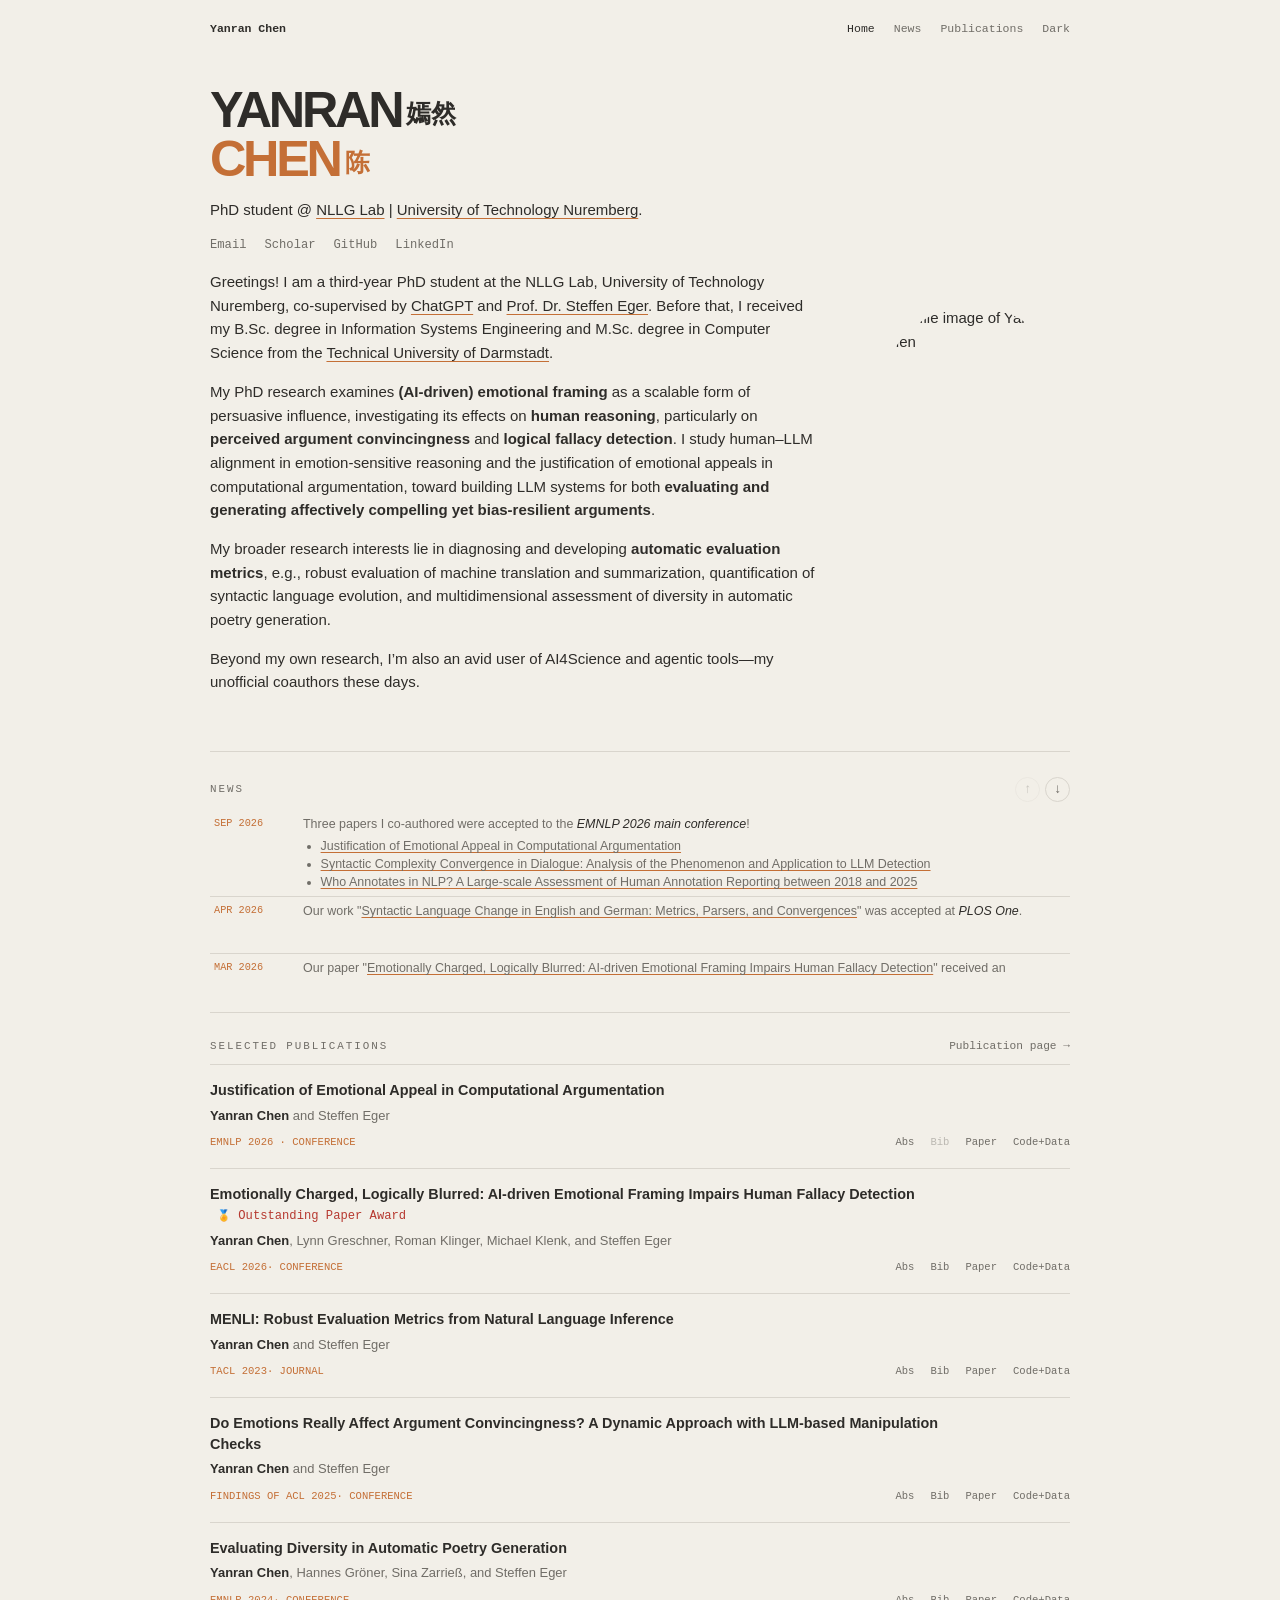
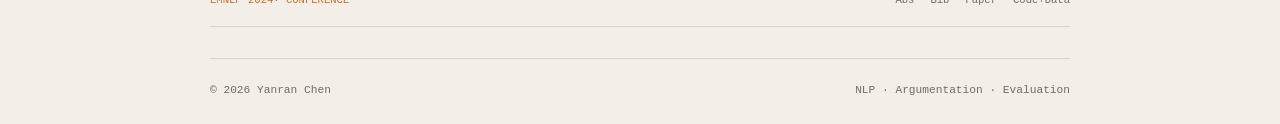
==== commit 3ad841e7: "Add EMNLP 2026 publication updates" ====
--- a/index.html
+++ b/index.html
@@ -107,6 +107,17 @@
         <div class="news-viewport" tabindex="0" aria-label="Recent news, five items visible">
           <div class="news-track">
             <article class="news-card">
+              <time datetime="2026-09">Sep 2026</time>
+              <div class="news-card-content">
+                <p>Three papers I co-authored were accepted to the <em>EMNLP 2026 main conference</em>!</p>
+                <ul>
+                  <li><a href="https://nl2g.github.io/static/media/em3_justified_CR.a671d6e2afe89d79d7dd.pdf">Justification of Emotional Appeal in Computational Argumentation</a></li>
+                  <li><a href="https://pub.uni-bielefeld.de/record/3019940">Syntactic Complexity Convergence in Dialogue: Analysis of the Phenomenon and Application to LLM Detection</a></li>
+                  <li><a href="https://arxiv.org/abs/2606.02255v3">Who Annotates in NLP? A Large-scale Assessment of Human Annotation Reporting between 2018 and 2025</a></li>
+                </ul>
+              </div>
+            </article>
+            <article class="news-card">
               <time datetime="2026-04">Apr 2026</time>
               <p>Our work "<a href="https://journals.plos.org/plosone/article?id=10.1371/journal.pone.0346096">Syntactic Language Change in English and German: Metrics, Parsers, and Convergences</a>" was accepted at <em>PLOS One</em>.</p>
             </article>
@@ -125,6 +136,20 @@
         </div>
 
         <div class="publication-list">
+          <article class="publication-item" data-paper-id="emotional-appeal-justification" data-type="conference" data-venue="emnlp" data-year="2026" data-authorship="first">
+            <h3>Justification of Emotional Appeal in Computational Argumentation</h3>
+            <p class="authors"><strong>Yanran Chen</strong> and Steffen Eger</p>
+            <div class="publication-footer">
+              <span>EMNLP 2026 · Conference</span>
+              <div class="publication-actions">
+                <button type="button" data-detail="abstract">Abs</button>
+                <span class="publication-action-unavailable" title="No official citation is available yet">Bib</span>
+                <a href="https://nl2g.github.io/static/media/em3_justified_CR.a671d6e2afe89d79d7dd.pdf">Paper</a>
+                <a href="https://github.com/NL2G/EMCONA-UTN">Code+Data</a>
+              </div>
+            </div>
+          </article>
+
           <article class="publication-item" data-paper-id="emotion-fallacy">
             <h3>
               Emotionally Charged, Logically Blurred: AI-driven Emotional Framing Impairs Human Fallacy Detection
@@ -156,20 +181,6 @@
             </div>
           </article>
 
-          <article class="publication-item" data-paper-id="syntax-change" data-type="journal" data-venue="plos-one" data-year="2026" data-authorship="first">
-            <h3>Syntactic Language Change in English and German: Metrics, Parsers, and Convergences</h3>
-            <p class="authors"><strong>Yanran Chen</strong>, Wei Zhao, Anne Breitbarth, Manuel Stoeckel, Alexander Mehler, Dominik Schlechtweg, and Steffen Eger</p>
-            <div class="publication-footer">
-              <span>PLOS One 2026 · Journal</span>
-              <div class="publication-actions">
-                <button type="button" data-detail="abstract">Abs</button>
-                <button type="button" data-detail="bibtex">Bib</button>
-                <a href="https://journals.plos.org/plosone/article?id=10.1371/journal.pone.0346096">Paper</a>
-                <a href="https://github.com/cyr19/syntaxchange">Code+Data</a>
-              </div>
-            </div>
-          </article>
-
           <article class="publication-item" data-paper-id="emotion-convincingness" data-type="conference" data-venue="findings-acl" data-year="2025" data-authorship="first">
             <h3>Do Emotions Really Affect Argument Convincingness? A Dynamic Approach with LLM-based Manipulation Checks</h3>
             <p class="authors"><strong>Yanran Chen</strong> and Steffen Eger</p>
--- a/styles.css
+++ b/styles.css
@@ -341,6 +341,18 @@
   font-size: 0.78rem;
   line-height: 1.45;
   white-space: normal;
+}
+
+.news-card-content {
+  min-width: 0;
+}
+
+.news-card-content ul {
+  margin: 0.25rem 0 0;
+  padding-left: 1.1rem;
+  color: var(--muted);
+  font-size: 0.78rem;
+  line-height: 1.45;
 }
 
 .news-card em {
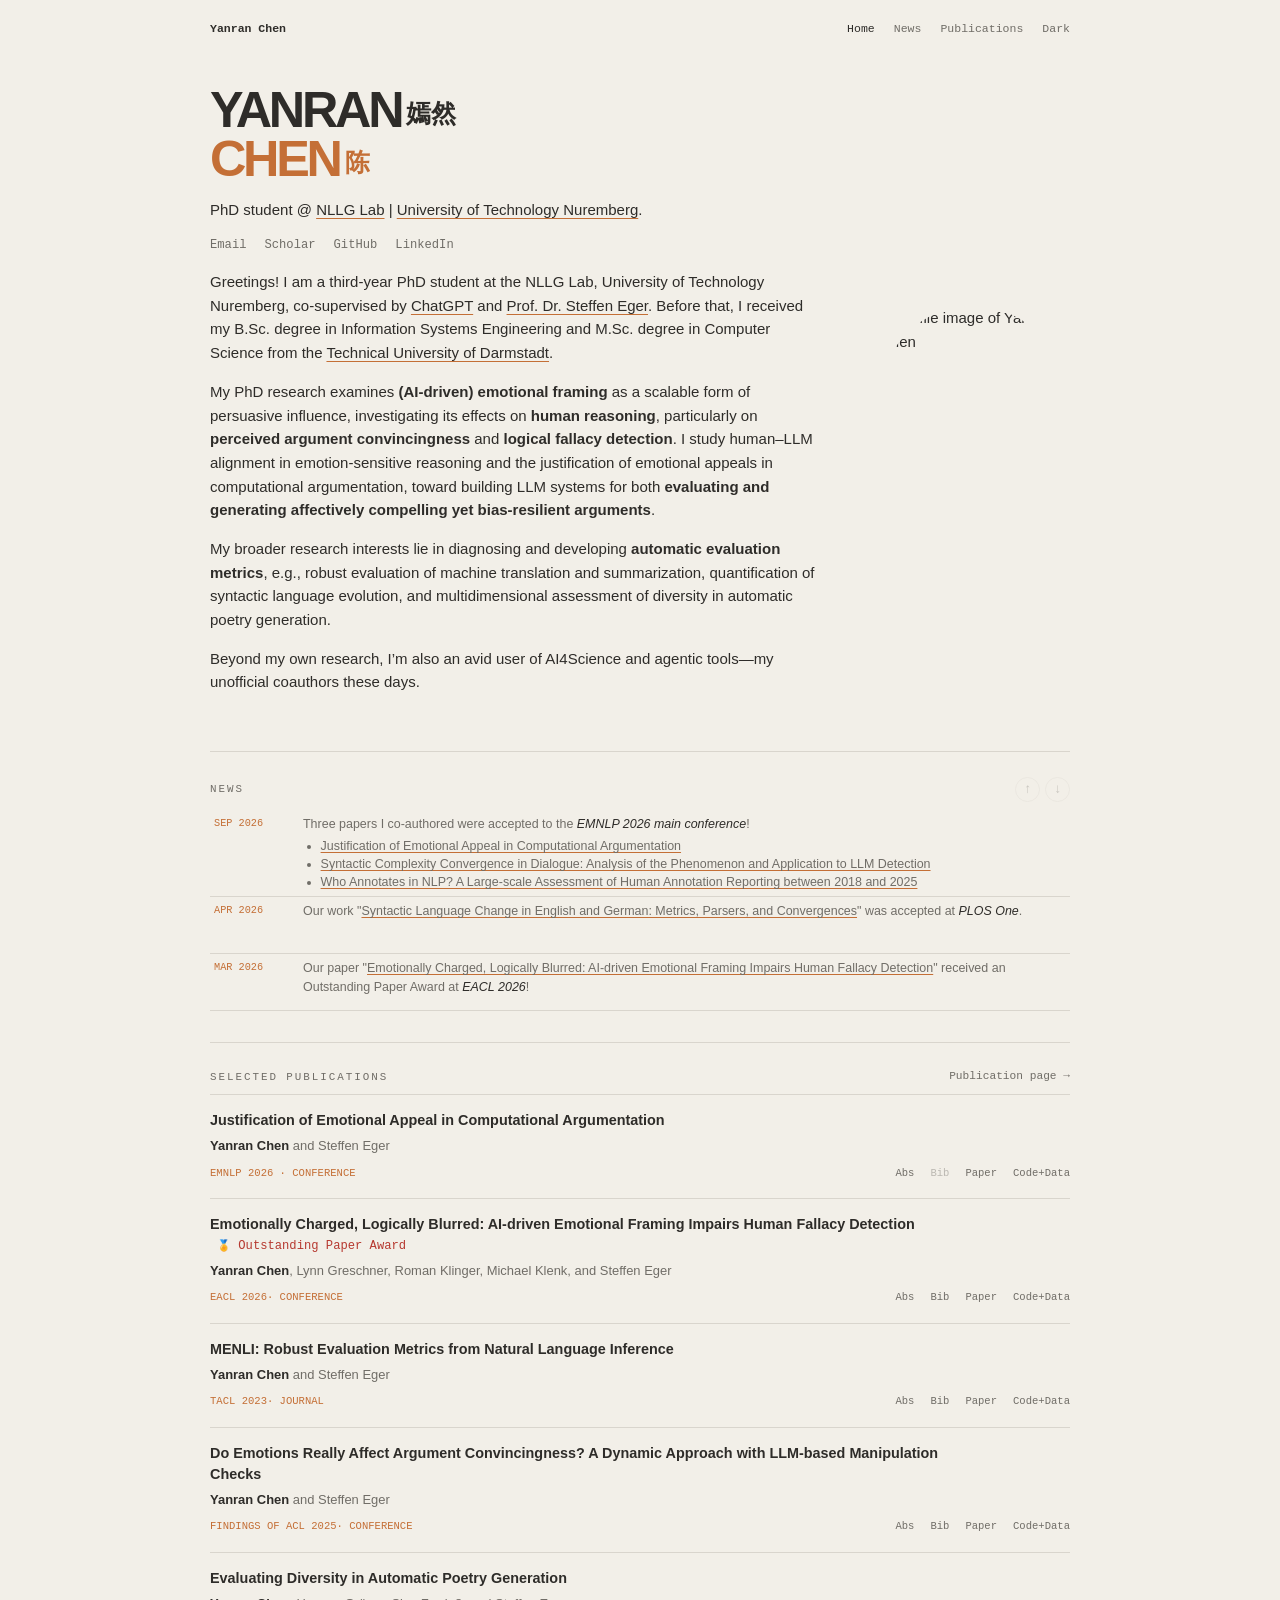
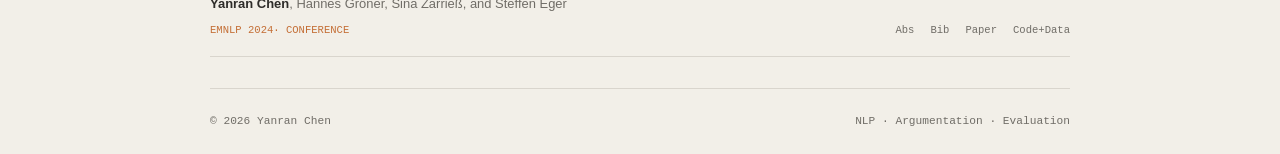
==== commit 683c6836: "Show three latest news items" ====
--- a/index.html
+++ b/index.html
@@ -104,7 +104,7 @@
           </div>
         </div>
 
-        <div class="news-viewport" tabindex="0" aria-label="Recent news, five items visible">
+        <div class="news-viewport" tabindex="0" aria-label="Recent news, three items visible">
           <div class="news-track">
             <article class="news-card">
               <time datetime="2026-09">Sep 2026</time>
--- a/styles.css
+++ b/styles.css
@@ -300,7 +300,7 @@
 
 .news-viewport {
   --news-row-height: 57px;
-  height: calc(var(--news-row-height) * 5);
+  height: calc(var(--news-row-height) * 3);
   overflow-x: hidden;
   overflow-y: auto;
   scrollbar-width: none;
